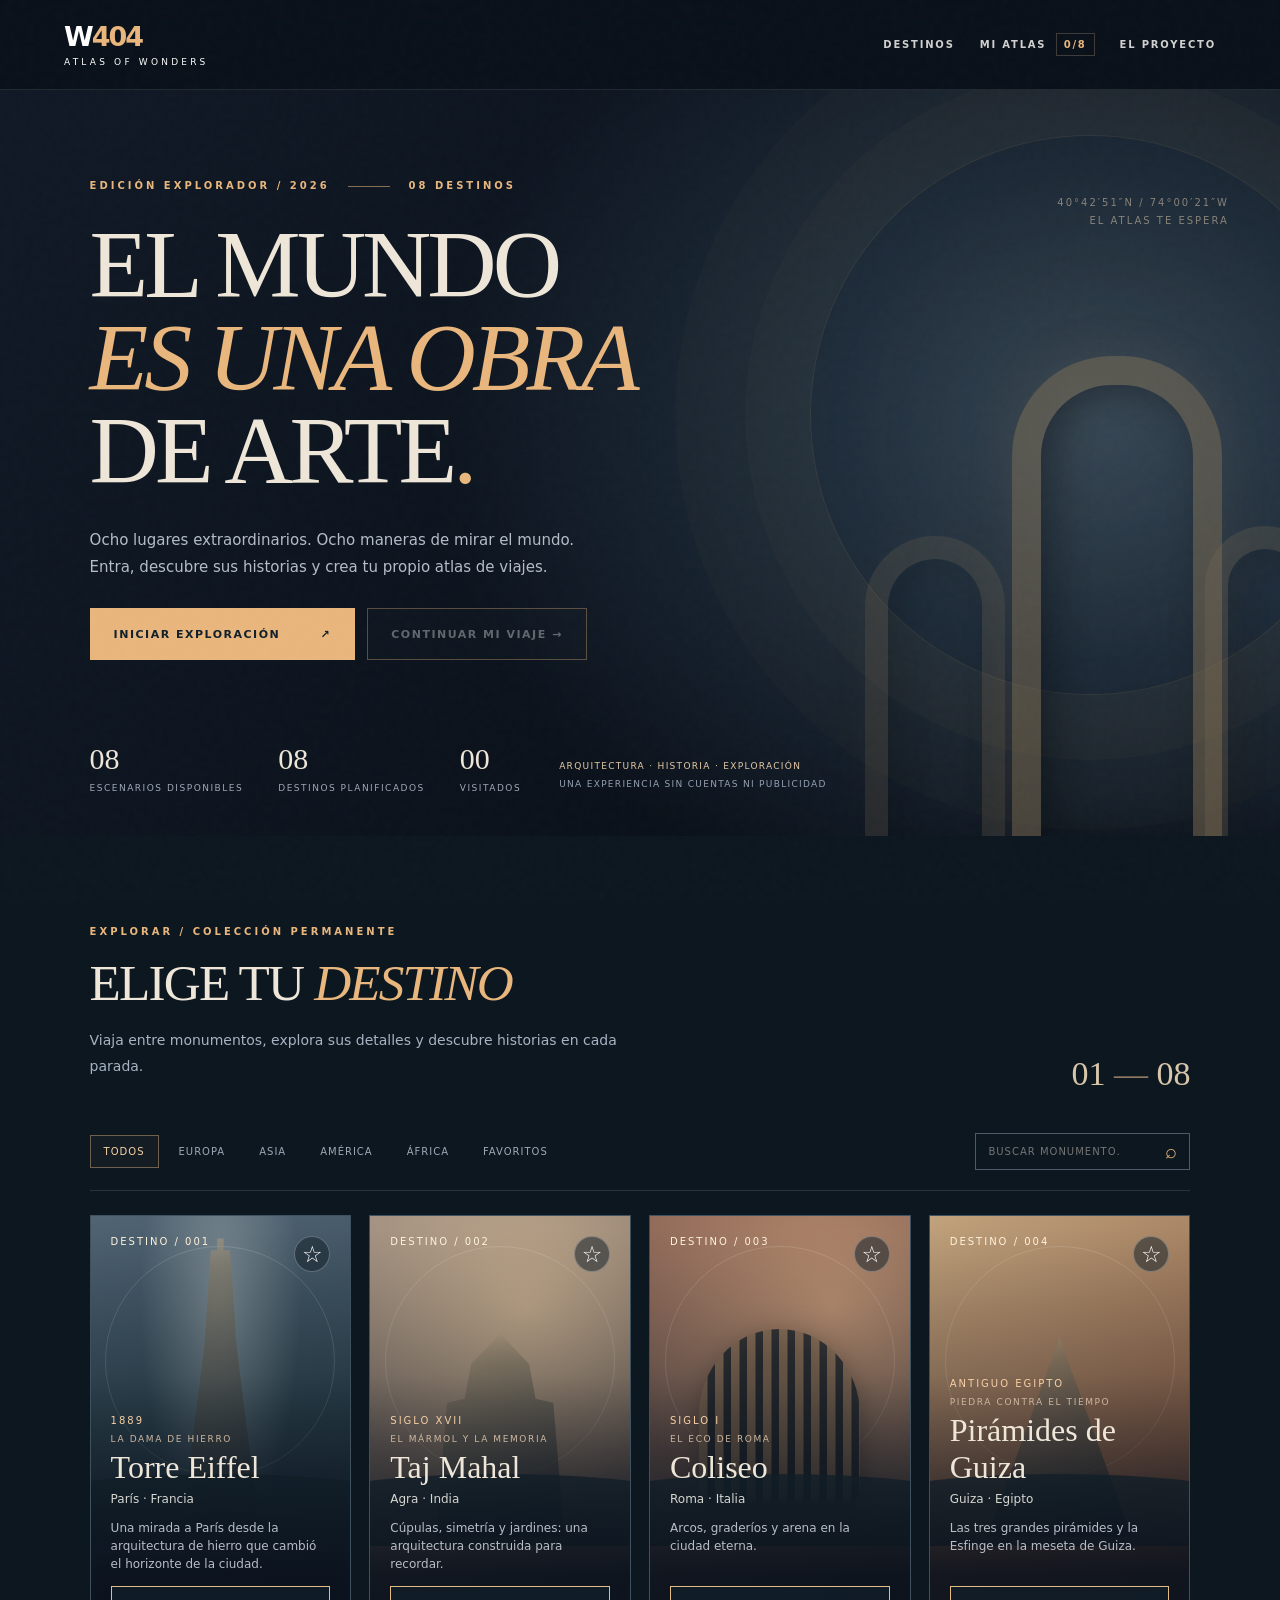
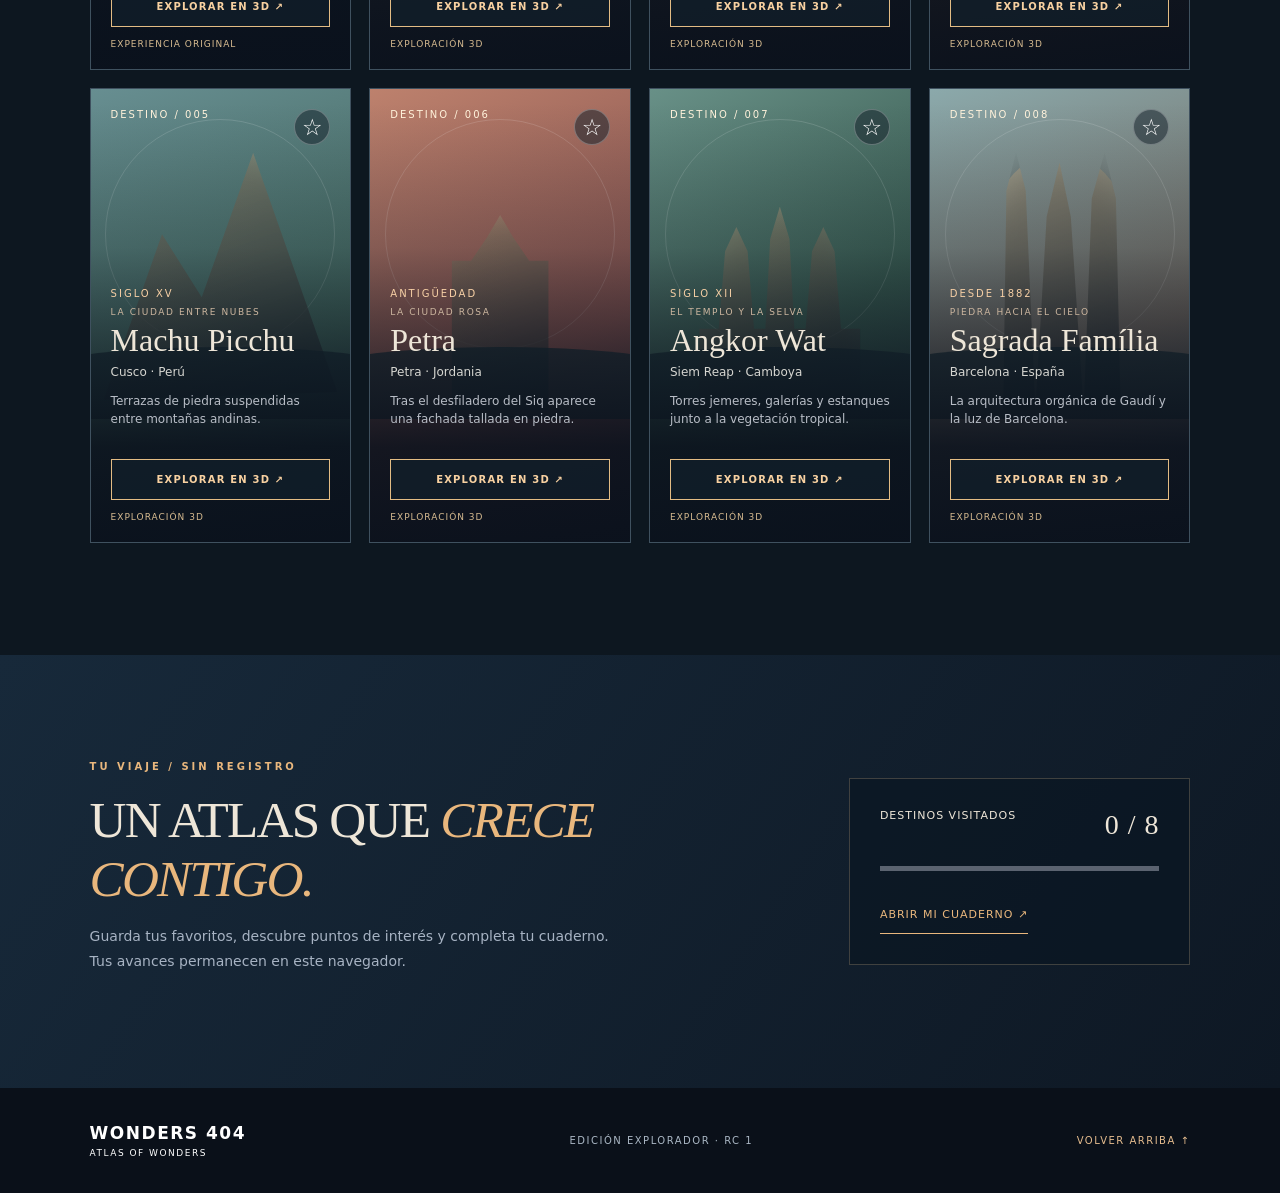
==== index.html @ 4aa27b21 "Add files via upload" ====
<!doctype html>
<html lang="es">
<head>
 <meta charset="utf-8"><meta name="viewport" content="width=device-width,initial-scale=1">
 <meta name="theme-color" content="#0b101b"><meta name="description" content="WONDERS 404: un atlas interactivo de ocho monumentos con exploración 3D, visitas guiadas y un diario de descubrimientos.">
 <title>WONDERS 404 — Atlas of Wonders</title><link rel="stylesheet" href="styles.css">
</head>
<body>
 <div class="grain" aria-hidden="true"></div>
 <header class="topbar"><a class="brand" href="./" aria-label="WONDERS 404 — Inicio">W<span>404</span><small>ATLAS OF WONDERS</small></a>
  <nav aria-label="Navegación principal"><button id="explore" class="navbtn">DESTINOS</button><button id="journalNav" class="navbtn">MI ATLAS <span id="badgeProgress">0/8</span></button><button id="about" class="navbtn">EL PROYECTO</button></nav>
 </header>
 <main>
  <section class="hero" id="home"><div class="hero-inner"><div class="eyebrow">EDICIÓN EXPLORADOR / 2026 <span class="hero-line"></span> 08 DESTINOS</div><h1>EL MUNDO<br><em>ES UNA OBRA</em><br>DE ARTE<span class="period">.</span></h1><p>Ocho lugares extraordinarios. Ocho maneras de mirar el mundo. Entra, descubre sus historias y crea tu propio atlas de viajes.</p>
  <div class="hero-actions"><button class="primary" id="start">INICIAR EXPLORACIÓN <span aria-hidden="true">↗</span></button><button class="ghost" id="continueJourney">CONTINUAR MI VIAJE <span aria-hidden="true">→</span></button></div>
  <div class="hero-bottom"><div class="stats"><span>08 <small>ESCENARIOS DISPONIBLES</small></span><span>08 <small>DESTINOS PLANIFICADOS</small></span><span id="heroCount">00 <small>VISITADOS</small></span></div><div class="hero-note">ARQUITECTURA · HISTORIA · EXPLORACIÓN<br><span>UNA EXPERIENCIA SIN CUENTAS NI PUBLICIDAD</span></div></div>
  </div><div class="hero-art" aria-hidden="true"><div class="halo"></div><div class="arch arch-1"></div><div class="arch arch-2"></div><div class="arch arch-3"></div><div class="hero-coordinate">40°42′51″N / 74°00′21″W<br>EL ATLAS TE ESPERA</div></div></section>
  <section class="catalog" id="catalog"><div class="sectiontop"><div><div class="eyebrow">EXPLORAR / COLECCIÓN PERMANENTE</div><h2>ELIGE TU <em>DESTINO</em></h2><p>Viaja entre monumentos, explora sus detalles y descubre historias en cada parada.</p></div><div class="catalog-count">01 <span>—</span> 08</div></div>
  <div class="filters"><div class="filter-tabs" role="group" aria-label="Filtrar destinos"><button class="filter active" data-region="todos" aria-pressed="true">TODOS</button><button class="filter" data-region="europa" aria-pressed="false">EUROPA</button><button class="filter" data-region="asia" aria-pressed="false">ASIA</button><button class="filter" data-region="america" aria-pressed="false">AMÉRICA</button><button class="filter" data-region="africa" aria-pressed="false">ÁFRICA</button><button class="filter" data-region="favoritos" aria-pressed="false">FAVORITOS</button></div><label class="search-wrap"><span class="sr-only">Buscar monumento</span><input type="search" id="search" placeholder="BUSCAR MONUMENTO…" autocomplete="off"><span aria-hidden="true">⌕</span></label></div>
  <div class="cards" id="cards" aria-live="polite"></div><p class="empty" id="empty" hidden>No hay destinos para este filtro. Prueba otra búsqueda.</p>
  </section>
  <section class="atlas-band"><div><span class="eyebrow">TU VIAJE / SIN REGISTRO</span><h2>UN ATLAS QUE <em>CRECE CONTIGO.</em></h2><p>Guarda tus favoritos, descubre puntos de interés y completa tu cuaderno. Tus avances permanecen en este navegador.</p></div><div class="progress-block"><div class="progress-head"><span>DESTINOS VISITADOS</span><strong id="progressText">0 / 8</strong></div><div class="progress-track"><div id="progressFill"></div></div><button id="openJournal">ABRIR MI CUADERNO ↗</button></div></section>
 </main>
 <dialog id="scene" aria-label="Visor de monumentos"><div class="scenehead"><div><span id="sceneKicker">DESTINO 001</span><strong id="sceneTitle">PARÍS · TORRE EIFFEL</strong></div><div class="scenehead-actions"><span id="sceneHint">ARRASTRA · EXPLORA · DESCUBRE</span><button id="closeScene" aria-label="Cerrar escenario">✕ CERRAR</button></div></div><div class="viewer-shell"><div id="viewerLoading" class="viewer-loading" role="status">PREPARANDO EL ESCENARIO…</div><iframe id="viewer" title="Explorador tridimensional" loading="eager" allow="fullscreen" referrerpolicy="same-origin"></iframe></div></dialog>
 <dialog id="journal" aria-label="Cuaderno de exploración"><div class="modal-head"><div><span class="eyebrow">MI ATLAS / REGISTRO LOCAL</span><h2>CUADERNO DE <em>EXPLORACIÓN</em></h2></div><button id="closeJournal" aria-label="Cerrar cuaderno">✕</button></div><p class="modal-copy">Una colección personal de lugares visitados y detalles descubiertos. Se guarda solo en este navegador.</p><div id="journalList" class="journal-list"></div><div class="modal-actions"><button id="resetJournal" class="danger">BORRAR MI PROGRESO</button><button id="exportJournal">EXPORTAR MI ATLAS (.JSON)</button></div></dialog>
 <dialog id="info" aria-label="Información del proyecto"><div class="modal-head"><div><span class="eyebrow">MANIFIESTO / WONDERS 404</span><h2>UNA VENTANA <em>AL MUNDO.</em></h2></div><button id="closeInfo" aria-label="Cerrar información">✕</button></div><div class="infobody"><p>WONDERS 404 es un museo digital experimental: una experiencia original 3D de la Torre Eiffel y siete recreaciones geométricas estilizadas de lugares extraordinarios.</p><p>Los escenarios son interpretaciones artísticas, no reproducciones arqueológicas ni escaneos exactos. La colección se ejecuta localmente, sin telemetría, CDN ni cuentas. La Torre Eiffel permanece aislada para conservar la aplicación original.</p><p>La experiencia sonora es opcional y sintetizada en el navegador. Puedes reducir la calidad gráfica para dispositivos modestos. Los favoritos y descubrimientos se almacenan en tu navegador y puedes eliminarlos cuando quieras.</p><p>WONDERS 404 — Edición Explorador · Versión candidata, pendiente de verificación completa en dispositivos reales.</p></div></dialog>
 <footer><span>WONDERS 404 <small>ATLAS OF WONDERS</small></span><span>EDICIÓN EXPLORADOR · RC 1</span><a href="#home">VOLVER ARRIBA ↑</a></footer>
 <script src="app.js" defer></script>
</body></html>
---- styles.css ----
:root{--bg:#0a1019;--paper:#eee6d8;--sub:#aab3be;--gold:#e9b77d;--line:rgba(230,197,150,.24)}*{box-sizing:border-box}html{scroll-behavior:smooth}body{margin:0;background:var(--bg);color:var(--paper);font-family:system-ui,-apple-system,'Segoe UI',sans-serif;overflow-x:hidden}button,input{font:inherit}button{cursor:pointer}button:focus-visible,input:focus-visible,a:focus-visible{outline:2px solid var(--gold);outline-offset:4px}[hidden]{display:none!important}.sr-only{position:absolute;width:1px;height:1px;padding:0;margin:-1px;overflow:hidden;clip:rect(0,0,0,0);white-space:nowrap;border:0}.grain{position:fixed;inset:0;z-index:50;pointer-events:none;opacity:.09;background-image:url("data:image/svg+xml,%3Csvg viewBox='0 0 180 180' xmlns='http://www.w3.org/2000/svg'%3E%3Cfilter id='n'%3E%3CfeTurbulence type='fractalNoise' baseFrequency='.7' numOctaves='2' stitchTiles='stitch'/%3E%3C/filter%3E%3Crect width='100%25' height='100%25' filter='url(%23n)' opacity='.2'/%3E%3C/svg%3E")}.topbar{height:90px;display:flex;justify-content:space-between;align-items:center;padding:0 max(5vw,22px);border-bottom:1px solid #ffffff1a;position:relative;z-index:4;background:#0b121bc9;backdrop-filter:blur(16px)}.brand{color:#fff;font-size:27px;font-weight:850;letter-spacing:-2px;text-decoration:none;line-height:1}.brand span{color:var(--gold)}.brand small{display:block;font-size:9px;font-weight:500;letter-spacing:3.2px;margin-top:8px}.topbar nav{display:flex;gap:25px;align-items:center}.navbtn{border:0;background:transparent;color:#d1d1d0;letter-spacing:1.8px;font-weight:600;font-size:10px;padding:13px 0}.navbtn:hover{color:var(--gold)}#badgeProgress{font-size:10px;color:var(--gold);border:1px solid var(--line);padding:5px 7px;margin-left:4px}.hero{min-height:680px;position:relative;display:flex;background:radial-gradient(ellipse 55% 75% at 86% 45%,#2d4051 0%,transparent 95%),linear-gradient(125deg,#101925 5%,#0a1019 72%);overflow:hidden}.hero-inner{position:relative;z-index:2;padding:90px 0 43px max(7vw,24px);width:min(920px,78%)}.eyebrow{font-size:10px;letter-spacing:3px;color:var(--gold);font-weight:700}.hero-line{display:inline-block;width:42px;vertical-align:middle;height:1px;background:var(--gold);opacity:.55;margin:0 12px}.hero h1{font-family:Georgia,'Times New Roman',serif;line-height:.97;font-size:clamp(55px,7.5vw,114px);font-weight:400;letter-spacing:-4px;margin:27px 0 30px}.hero h1 em,.sectiontop h2 em,.atlas-band h2 em,.modal-head h2 em{font-style:italic;color:var(--gold);font-weight:400}.period{color:var(--gold)}.hero p{color:#b4bdc8;max-width:490px;line-height:1.8;font-size:15px}.hero-actions{display:flex;gap:12px;align-items:center;flex-wrap:wrap;margin-top:27px}.primary,.ghost{padding:17px 23px;letter-spacing:1.5px;font-size:11px;font-weight:750;border:1px solid var(--gold);min-height:52px}.primary{background:var(--gold);color:#10202c}.primary span{margin-left:35px}.primary:hover{background:#f6d5ac}.ghost{background:#ffffff08;color:#fff}.ghost:hover{background:#ffffff18}.ghost:disabled{opacity:.35;cursor:not-allowed}.hero-bottom{display:flex;align-items:end;gap:38px;margin-top:82px}.stats{display:flex;gap:35px}.stats>span{font:30px Georgia,serif}.stats small{display:block;font:9px system-ui;letter-spacing:1.5px;color:#a0a9b8;margin-top:7px}.hero-note{font-size:9px;letter-spacing:1.3px;line-height:2;color:#e5caa7}.hero-note span{color:#94a2b3}.hero-art{position:absolute;inset:0 0 0 50%;opacity:.9;pointer-events:none}.halo{position:absolute;width:560px;height:560px;border:1px solid #d7ad6e23;border-radius:50%;top:6%;right:-14%;box-shadow:0 0 0 65px #dfb97906,0 0 0 135px #dfb97905;background:radial-gradient(circle,#b99d6d14,transparent 67%)}.arch{position:absolute;bottom:0;width:160px;height:360px;border:23px solid #987f5b70;border-bottom:0;border-radius:100px 100px 0 0;box-shadow:inset 12px 1px 36px #0005,0 0 55px #e2b57413}.arch-1{right:9%;height:480px;width:210px;border-width:29px}.arch-2{right:43%;height:300px;width:140px;opacity:.45}.arch-3{right:-7%;height:310px;width:120px;opacity:.5}.hero-coordinate{position:absolute;right:8%;top:14%;font-size:10px;letter-spacing:2px;line-height:1.8;color:#e8d3b492;text-align:right}.catalog{padding:90px max(7vw,24px) 112px;background:#0d1720}.sectiontop{display:flex;justify-content:space-between;align-items:end;gap:25px}.sectiontop h2,.atlas-band h2,.modal-head h2{font:normal clamp(34px,4vw,56px) Georgia,serif;letter-spacing:-1.8px;margin:16px 0}.sectiontop p,.atlas-band p{font-size:14px;line-height:1.8;color:#a7b3c3;max-width:540px}.catalog-count{font:34px Georgia,serif;white-space:nowrap;color:#d8c6aa}.catalog-count span{color:#8e7962}.filters{display:flex;justify-content:space-between;align-items:center;gap:15px;margin:40px 0 24px;border-bottom:1px solid #ffffff20;padding-bottom:20px}.filter-tabs{display:flex;flex-wrap:wrap;gap:6px}.filter{padding:10px 13px;background:transparent;color:#9da9b7;border:1px solid transparent;font-size:10px;letter-spacing:1px}.filter:hover,.filter.active{color:#f5d1a5;border-color:#cda5787d;background:#d6b7870a}.search-wrap{display:flex;border:1px solid #4d5b68;align-items:center;gap:10px;min-width:215px}.search-wrap input{border:0;outline:0;color:#f4e6d5;background:transparent;padding:12px;width:100%;font-size:10px;letter-spacing:1px}.search-wrap span{padding:0 12px;font-size:20px;color:var(--gold)}.cards{display:grid;grid-template-columns:repeat(4,minmax(0,1fr));gap:18px}.card{position:relative;isolation:isolate;overflow:hidden;min-height:455px;border:1px solid #ffffff25;background:#1e3344;transition:transform .25s ease,border-color .25s ease,box-shadow .25s ease;display:flex;flex-direction:column;justify-content:space-between;padding:20px}.card:hover{transform:translateY(-5px);border-color:#dfb77c9c;box-shadow:0 15px 40px #0005}.card-scenery{position:absolute;inset:0;z-index:-1;background:radial-gradient(ellipse at 50% 19%,#9ba6a999,transparent 44%),linear-gradient(170deg,#516474 0%,#283d48 47%,#14212d 94%);overflow:hidden}.card-scenery:after{content:'';position:absolute;inset:0;background:linear-gradient(180deg,transparent 3%,#14212b33 35%,#0a111ce8 79%,#0a111cf7 100%)}.card-orbit{position:absolute;border:1px solid #ffffff25;border-radius:50%;width:230px;height:230px;left:calc(50% - 115px);top:30px}.card-silhouette{position:absolute;bottom:29%;left:19%;width:62%;height:45%;border-radius:49% 49% 5% 5%;background:linear-gradient(160deg,#d5bb9278,#111f2ca6);clip-path:polygon(50% 0%,68% 15%,72% 32%,83% 34%,90% 100%,10% 100%,17% 34%,28% 32%,32% 15%);filter:drop-shadow(0 8px 15px #0008)}.card-horizon{position:absolute;bottom:27%;left:-35%;height:16%;width:170%;border-radius:50% 50% 0 0;background:#172b32c9}.card--taj .card-scenery{background:radial-gradient(circle at 60% 20%,#eecda18c,transparent 52%),linear-gradient(160deg,#9f8f81,#66574e 60%,#262934)}.card--colosseum .card-scenery{background:radial-gradient(circle at 70% 20%,#dba980a9,transparent 55%),linear-gradient(160deg,#8e6758,#4e423e 70%,#1d1b21)}.card--giza .card-scenery{background:linear-gradient(155deg,#c0a27c,#855b43 59%,#34272a)}.card--giza .card-silhouette{clip-path:polygon(50% 2%,95% 100%,5% 100%)}.card--machu .card-scenery{background:linear-gradient(160deg,#678e91,#3e6258 60%,#172c37)}.card--machu .card-silhouette{clip-path:polygon(0 96%,25% 33%,42% 57%,64% 2%,100% 93%);height:58%;width:90%;left:5%}.card--petra .card-scenery{background:linear-gradient(155deg,#bd816d,#824f4c 60%,#332431)}.card--angkor .card-scenery{background:linear-gradient(150deg,#689087,#36584d 55%,#182a30)}.card--sagrada .card-scenery{background:linear-gradient(160deg,#8ba9ab,#6f655d 58%,#2b3440)}.card--sagrada .card-silhouette{clip-path:polygon(15% 100%,17% 15%,23% 0,29% 15%,35% 100%,42% 25%,50% 4%,57% 25%,65% 100%,70% 18%,78% 0,85% 18%,88% 100%);height:57%}.card--eiffel .card-silhouette{clip-path:polygon(44% 4%,48% 4%,48% 0,52% 0,52% 4%,56% 4%,60% 36%,75% 100%,25% 100%,40% 36%);height:66%}.card--colosseum .card-silhouette{clip-path:none;border-radius:60% 60% 8% 8%;background:repeating-linear-gradient(90deg,#816951a9 0 8px,#101922bd 9px 16px);height:38%;top:25%}.card--petra .card-silhouette{clip-path:polygon(20% 100%,20% 25%,32% 25%,42% 13%,50% 2%,58% 13%,68% 25%,80% 25%,80% 100%);height:44%}.card--angkor .card-silhouette{clip-path:polygon(0 100%,0 60%,12% 60%,16% 22%,23% 10%,30% 22%,34% 60%,41% 60%,44% 16%,50% 0,56% 16%,59% 60%,66% 60%,70% 22%,77% 10%,84% 22%,88% 60%,100% 60%,100% 100%)}.card-top{display:flex;justify-content:space-between;align-items:start;gap:8px}.card-top>span{font-size:10px;letter-spacing:2px;color:#fff2db}.favorite{background:#15222b88;color:#fff;border:1px solid #fff4;border-radius:50%;width:36px;height:36px;font-size:23px;display:grid;place-items:center}.favorite[aria-pressed=true]{color:#ffd084}.card-main{display:flex;flex-direction:column}.card-period{font-size:10px;letter-spacing:2px;color:#f6cfa5}.card-symbol{display:none}.card-eyebrow{margin-top:8px;font-size:9px;letter-spacing:1.6px;color:#cdb7a0}.card h3{font:normal clamp(25px,2.5vw,34px) Georgia,serif;margin:5px 0 2px}.card p{color:#d6d6d1;font-size:12px;margin:4px 0}.card .card-copy{line-height:1.5;min-height:54px;color:#b8bdc6;margin:9px 0 13px}.card-enter{border:1px solid #e3bc84;color:#f8d1a1;background:#111f2bb5;padding:14px 8px;font-size:10px;letter-spacing:1.2px;font-weight:700}.card-enter:hover{background:#e7bc83;color:#111a22}.card-status{margin-top:12px;font-size:9px;letter-spacing:1px;color:#d8bc91}.empty{padding:35px;border:1px dashed #b7a98a9e;color:#b1bac5}.atlas-band{display:grid;grid-template-columns:1.35fr .65fr;gap:50px;align-items:center;padding:100px max(7vw,24px);background:linear-gradient(125deg,#17293a,#0e1824)}.progress-block{padding:30px;border:1px solid var(--line);background:#091522aa}.progress-head{display:flex;justify-content:space-between;letter-spacing:1px;font-size:11px}.progress-head strong{font:28px Georgia,serif}.progress-track{height:5px;background:#5b6370;margin:25px 0;overflow:hidden}.progress-track>div{height:100%;width:0;background:var(--gold);transition:width .4s}.progress-block button{background:none;border:0;border-bottom:1px solid var(--gold);color:var(--gold);font-size:11px;letter-spacing:1px;padding:12px 0}footer{display:flex;justify-content:space-between;align-items:center;gap:25px;padding:35px max(7vw,24px);color:#aab7c4;font-size:10px;letter-spacing:1.5px}footer>span:first-child{font-size:17px;color:#fff;font-weight:800}footer small{font-size:9px;display:block;margin-top:5px;font-weight:400}footer a{color:#e5bc8e;text-decoration:none}dialog{padding:0;background:#101b29;color:var(--paper);border:1px solid #d3aa775c;box-shadow:0 26px 95px #0009}dialog::backdrop{background:#03070cd6;backdrop-filter:blur(5px)}#scene{width:97vw;height:95vh;max-width:none;max-height:none}#scene[open]{display:flex;flex-direction:column}.scenehead{height:75px;display:flex;align-items:center;justify-content:space-between;padding:13px 20px;border-bottom:1px solid var(--line);gap:20px}.scenehead span{font-size:9px;color:var(--gold);letter-spacing:2px;display:block;margin-bottom:5px}.scenehead strong{font-size:13px;letter-spacing:1.5px}.scenehead-actions{display:flex;align-items:center;gap:30px}.scenehead-actions #sceneHint{margin:0;font-size:9px;color:#93a0af}.scenehead button,.modal-head button{border:1px solid #8294a1;background:transparent;color:#fff;font-size:11px;letter-spacing:1px;padding:12px}.viewer-shell{position:relative;flex:1;min-height:0}.viewer-loading{position:absolute;z-index:2;inset:0;display:grid;place-items:center;color:var(--gold);letter-spacing:3px;background:linear-gradient(140deg,#1d3040,#0b141f)}#viewer{width:100%;height:100%;border:0;background:#0b101b}#journal,#info{width:min(740px,94vw);max-height:89vh;overflow:auto;padding:30px}.modal-head{display:flex;gap:20px;justify-content:space-between;align-items:start}.modal-head h2{font-size:clamp(28px,3.5vw,40px)}.modal-copy,.infobody p{color:#b3bdc7;line-height:1.7;font-size:14px}.journal-list{margin:25px 0}.journal-row{display:flex;justify-content:space-between;gap:12px;align-items:center;padding:12px 0;border-bottom:1px solid #ffffff20}.journal-row>div{display:flex;gap:15px;align-items:center}.journal-row strong{display:block;font:20px Georgia,serif}.journal-row span:not(.journal-symbol){display:block;margin-top:4px;color:#c2a886;font-size:10px;letter-spacing:1px}.journal-symbol{display:grid;place-items:center;width:43px;height:43px;border:1px solid #caa67f53;color:var(--gold);font-size:24px}.journal-row button,.modal-actions button{border:1px solid #b4a18780;padding:12px;background:transparent;color:#ead7bd;font-size:10px;letter-spacing:1px}.modal-actions{display:flex;justify-content:space-between;gap:12px;flex-wrap:wrap}.modal-actions .danger{color:#dbaaa9;border-color:#ad5b5b55}@media(max-width:1200px){.cards{grid-template-columns:repeat(3,minmax(0,1fr))}.hero-note{display:none}}@media(max-width:850px){.hero-inner{width:96%;padding-top:75px}.hero-art{opacity:.38}.cards{grid-template-columns:repeat(2,minmax(0,1fr))}.filters{display:block}.search-wrap{margin-top:16px;max-width:400px}.atlas-band{grid-template-columns:1fr}.sectiontop{align-items:start}.hero-bottom{margin-top:55px}}@media(max-width:540px){.topbar{height:auto;min-height:78px;padding:17px 18px;gap:15px}.topbar nav{gap:8px}.navbtn{font-size:9px;letter-spacing:.5px;padding:6px 2px}.navbtn:nth-child(3){display:none}.brand{font-size:23px}.brand small{font-size:7px;letter-spacing:1.4px}.hero{min-height:610px}.hero-inner{padding:65px 18px 35px}.hero h1{letter-spacing:-2px;font-size:clamp(45px,11vw,67px)}.hero p{font-size:13px}.stats{gap:16px}.stats>span{font-size:25px}.stats small{font-size:8px;letter-spacing:.6px}.cards{grid-template-columns:1fr}.card{min-height:400px}.catalog{padding:65px 18px 85px}.catalog-count{display:none}.sectiontop{display:block}.filter{font-size:9px;padding:8px}.atlas-band{padding:60px 18px}.scenehead{height:65px;padding:9px}.scenehead strong{font-size:10px;letter-spacing:0}.scenehead-actions #sceneHint{display:none}.scenehead button{font-size:9px;padding:10px}#scene{width:100vw;height:100dvh}.journal-row strong{font-size:16px}#journal,#info{padding:18px}footer{flex-direction:column;align-items:start;padding:35px 18px}}@media(prefers-reduced-motion:reduce){html{scroll-behavior:auto}*,*:before,*:after{animation-duration:.01ms!important;transition-duration:.01ms!important}}
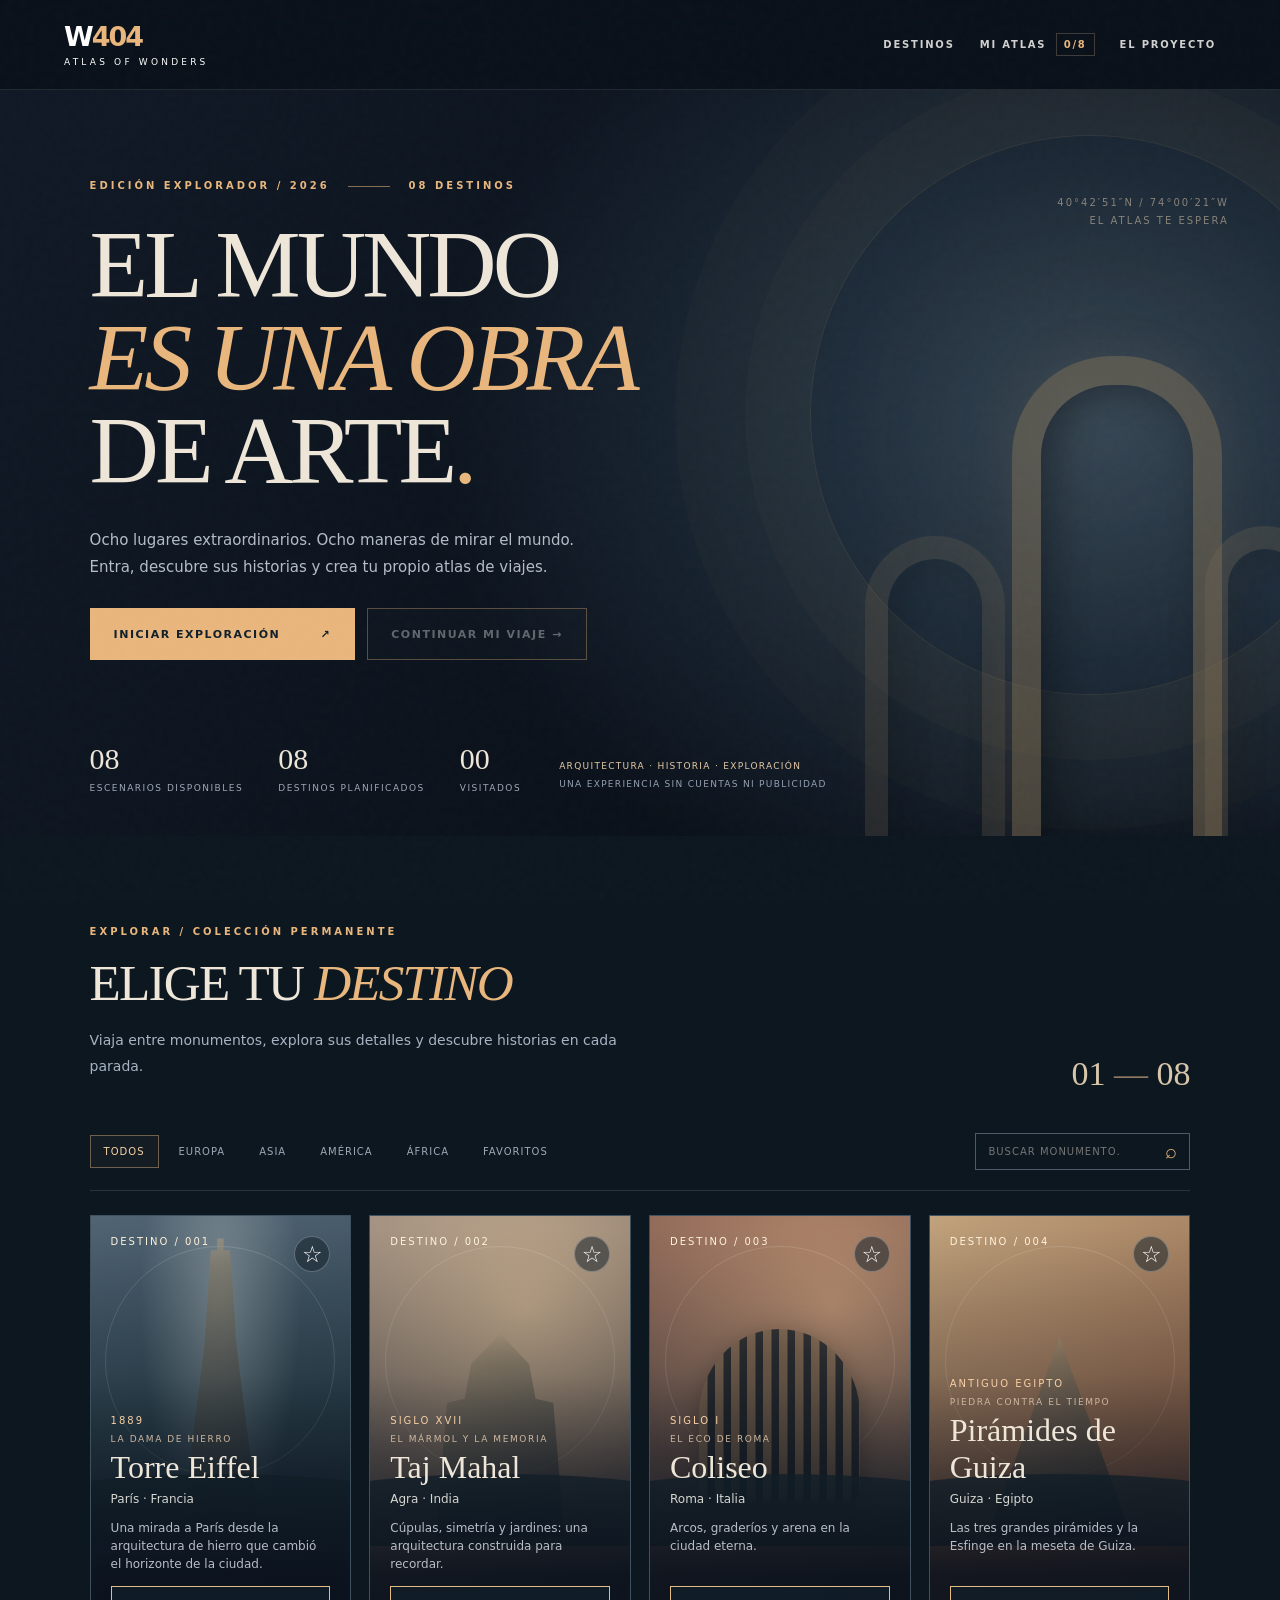
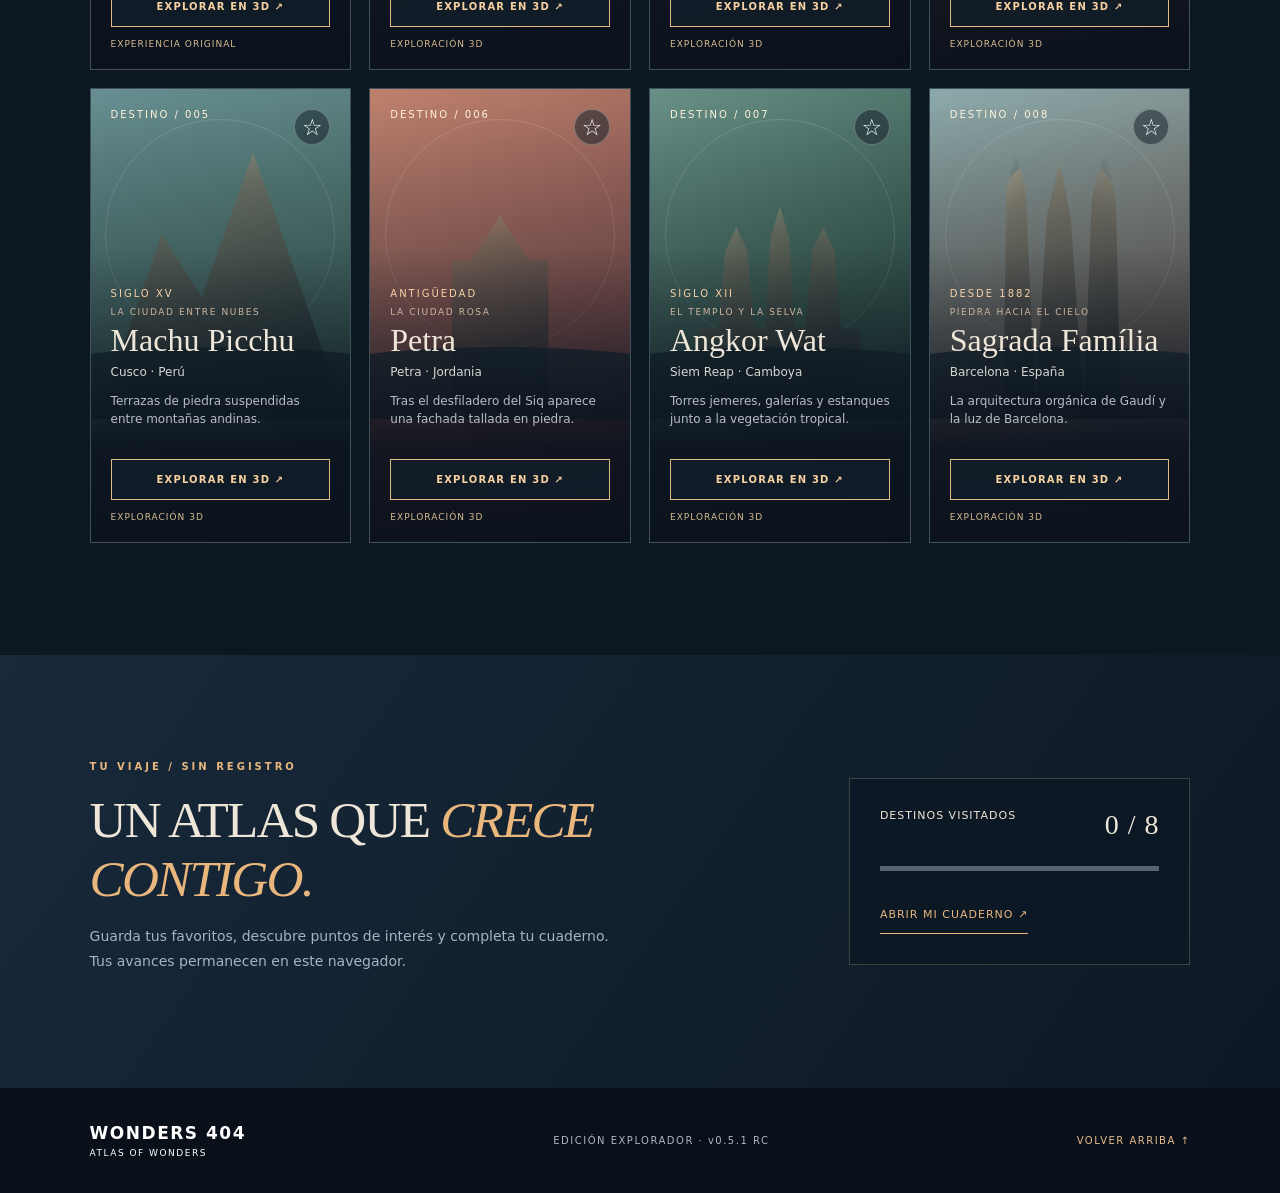
==== commit d2ca2543: "Publish WONDERS-404 v0.5.1 RC" ====
--- a/index.html
+++ b/index.html
@@ -23,7 +23,7 @@
  </main>
  <dialog id="scene" aria-label="Visor de monumentos"><div class="scenehead"><div><span id="sceneKicker">DESTINO 001</span><strong id="sceneTitle">PARÍS · TORRE EIFFEL</strong></div><div class="scenehead-actions"><span id="sceneHint">ARRASTRA · EXPLORA · DESCUBRE</span><button id="closeScene" aria-label="Cerrar escenario">✕ CERRAR</button></div></div><div class="viewer-shell"><div id="viewerLoading" class="viewer-loading" role="status">PREPARANDO EL ESCENARIO…</div><iframe id="viewer" title="Explorador tridimensional" loading="eager" allow="fullscreen" referrerpolicy="same-origin"></iframe></div></dialog>
  <dialog id="journal" aria-label="Cuaderno de exploración"><div class="modal-head"><div><span class="eyebrow">MI ATLAS / REGISTRO LOCAL</span><h2>CUADERNO DE <em>EXPLORACIÓN</em></h2></div><button id="closeJournal" aria-label="Cerrar cuaderno">✕</button></div><p class="modal-copy">Una colección personal de lugares visitados y detalles descubiertos. Se guarda solo en este navegador.</p><div id="journalList" class="journal-list"></div><div class="modal-actions"><button id="resetJournal" class="danger">BORRAR MI PROGRESO</button><button id="exportJournal">EXPORTAR MI ATLAS (.JSON)</button></div></dialog>
- <dialog id="info" aria-label="Información del proyecto"><div class="modal-head"><div><span class="eyebrow">MANIFIESTO / WONDERS 404</span><h2>UNA VENTANA <em>AL MUNDO.</em></h2></div><button id="closeInfo" aria-label="Cerrar información">✕</button></div><div class="infobody"><p>WONDERS 404 es un museo digital experimental: una experiencia original 3D de la Torre Eiffel y siete recreaciones geométricas estilizadas de lugares extraordinarios.</p><p>Los escenarios son interpretaciones artísticas, no reproducciones arqueológicas ni escaneos exactos. La colección se ejecuta localmente, sin telemetría, CDN ni cuentas. La Torre Eiffel permanece aislada para conservar la aplicación original.</p><p>La experiencia sonora es opcional y sintetizada en el navegador. Puedes reducir la calidad gráfica para dispositivos modestos. Los favoritos y descubrimientos se almacenan en tu navegador y puedes eliminarlos cuando quieras.</p><p>WONDERS 404 — Edición Explorador · Versión candidata, pendiente de verificación completa en dispositivos reales.</p></div></dialog>
- <footer><span>WONDERS 404 <small>ATLAS OF WONDERS</small></span><span>EDICIÓN EXPLORADOR · RC 1</span><a href="#home">VOLVER ARRIBA ↑</a></footer>
+ <dialog id="info" aria-label="Información del proyecto"><div class="modal-head"><div><span class="eyebrow">MANIFIESTO / WONDERS 404</span><h2>UNA VENTANA <em>AL MUNDO.</em></h2></div><button id="closeInfo" aria-label="Cerrar información">✕</button></div><div class="infobody"><p>WONDERS 404 es un museo digital experimental: una experiencia original 3D de la Torre Eiffel y siete recreaciones geométricas estilizadas de lugares extraordinarios.</p><p>Los escenarios son interpretaciones artísticas, no reproducciones arqueológicas ni escaneos exactos. La colección se ejecuta localmente, sin telemetría, CDN ni cuentas. La Torre Eiffel permanece aislada para conservar la aplicación original.</p><p>La experiencia sonora es opcional y sintetizada en el navegador. Puedes reducir la calidad gráfica para dispositivos modestos. Los favoritos y descubrimientos se almacenan en tu navegador y puedes eliminarlos cuando quieras.</p><p>WONDERS 404 — Edición Explorador · v0.5.1 candidata a publicación.</p></div></dialog>
+ <footer><span>WONDERS 404 <small>ATLAS OF WONDERS</small></span><span>EDICIÓN EXPLORADOR · v0.5.1 RC</span><a href="#home">VOLVER ARRIBA ↑</a></footer>
  <script src="app.js" defer></script>
 </body></html>
